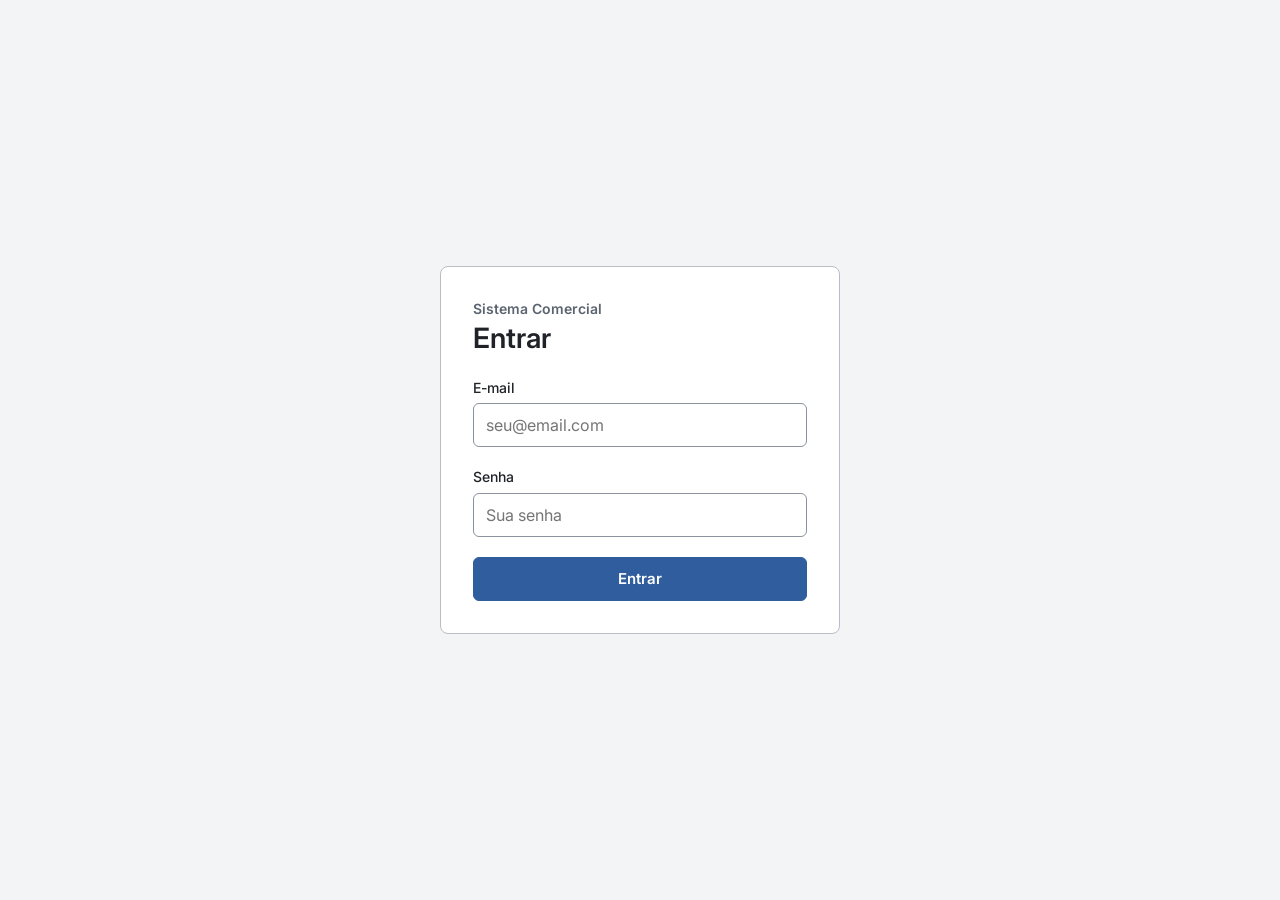
==== src/frontend/index.html @ 6a003148 "feat: add frontend (HTML, CSS and JS)" ====
<!doctype html>
<html lang="pt-BR">
<head>
  <meta charset="utf-8">
  <meta name="viewport" content="width=device-width, initial-scale=1">

  <title>Entrar</title>
  <link rel="shortcut icon" href="img/favicon.png" type="image/png">

  <link rel="stylesheet" href="https://fonts.googleapis.com/css2?family=Inter:wght@400;500;600&display=swap">

  <link rel="stylesheet" href="css/base.css">
  <link rel="stylesheet" href="css/components.css">
  <link rel="stylesheet" href="css/login.css">
</head>
<body class="login-page">
  <main class="login-card">
    <div>
      <div class="brand">Sistema Comercial</div>
      <h1>Entrar</h1>
    </div>

    <div id="alert" hidden></div>

    <form id="login-form" class="form" style="gap:20px">
      <div class="field">
        <label for="email">E-mail</label>
        
        <input id="email" type="email" placeholder="seu@email.com" autocomplete="username" required>
      </div>

      <div class="field">
        <label for="password">Senha</label>
        
        <input id="password" type="password" placeholder="Sua senha" autocomplete="current-password" required>
      </div>

      <button type="submit" class="btn btn-primary" id="login-button">Entrar</button>
    </form>
  </main>
  
  <script type="module" src="js/pages/login.js"></script>
</body>
</html>
---- src/frontend/css/base.css ----
/* Base: cores (variáveis), reset, tipografia e acessibilidade.
   Carregado em TODAS as páginas. */

:root {
  --ink: #1f2328;
  --muted: #5b6470;
  --head: #4a525d;
  --line: #b8bec6;
  --row-line: #dde0e4;
  --panel: #f3f4f6;
  --accent: #2f5d9e;
  --accent-dark: #1f4378;
  --active: #dfe6f1;
  --input-line: #8b939e;
  --err-bg: #fdecea;
  --err-line: #b3392b;
  --err-ink: #7a1f14;
  --ok-bg: #e8f3ec;
  --ok-line: #2d6a45;
  --ok-ink: #1b4a2e;
  --radius: 6px;
}

* { box-sizing: border-box; }

[hidden] { display: none !important; }

body {
  margin: 0;
  font-family: "Inter", system-ui, -apple-system, "Segoe UI", sans-serif;
  font-size: 15px;
  line-height: 1.4;
  color: var(--ink);
  background: #fff;
}

h1 { margin: 0; font-size: 28px; font-weight: 600; }

h2 { margin: 0; font-size: 18px; font-weight: 600; }

a { color: var(--accent); }

:focus-visible { outline: 3px solid var(--accent); outline-offset: 2px; }

.sr-only {
  position: absolute; width: 1px; height: 1px; overflow: hidden;
  clip: rect(0 0 0 0); white-space: nowrap;
}
---- src/frontend/css/components.css ----
.btn {
  min-height: 44px;
  display: inline-flex;
  align-items: center;
  justify-content: center;
  padding: 0 20px;
  font: inherit;
  font-weight: 500;
  color: var(--ink);
  background: #fff;
  border: 1.5px solid var(--input-line);
  border-radius: var(--radius);
  text-decoration: none;
  cursor: pointer;
}

.btn:hover { 
    background: var(--panel); 
}

.btn-primary { 
    color: #fff; 
    font-weight: 600; 
    background: var(--accent); 
    border-color: var(--accent); 
}

.btn-primary:hover { 
    background: var(--accent-dark); 
    border-color: var(--accent-dark); 
}

.btn:disabled { 
    opacity: 0.6; 
    cursor: not-allowed; 
}

.btn-link {
    min-height: 44px; 
    padding: 0 12px; 
    font: inherit; 
    font-size: 14px;
    color: var(--err-ink); 
    background: none; 
    border: 0; 
    cursor: pointer;
}

.btn-text { 
    color: var(--ink); 
    text-decoration: underline; 
    border: 0; 
    background: none; 
    font-weight: 400; 
}

.field { 
    display: flex; 
    flex-direction: 
    column; gap: 6px; 
}

.field label { 
    font-size: 14px; 
    font-weight: 500; 
}

.field input, .field select, td input, td select {
    height: 44px;
    padding: 0 12px;
    font: inherit;
    font-size: 16px;
    color: var(--ink);
    background: #fff;
    border: 1.5px solid var(--input-line);
    border-radius: var(--radius);
}

.hint { 
    font-size: 13px; 
    color: var(--muted); 
}

.form { 
    display: flex; 
    flex-direction: column; 
    gap: 24px; 
}

.alert { 
    padding: 12px; 
    font-size: 14px; 
    border: 1.5px solid; 
    border-radius: var(--radius); 
}

.alert ul { 
    margin: 0; 
    padding-left: 18px; 
}

.alert-error { 
    color: var(--err-ink); 
    background: var(--err-bg); 
    border-color: var(--err-line); 
}

.alert-success { 
    color: var(--ok-ink); 
    background: var(--ok-bg); 
    border-color: var(--ok-line); 
}

.table-wrap { 
    overflow-x: auto; 
    border: 1.5px solid var(--line); 
    border-radius: 8px; 
}

table { 
    width: 100%; 
    border-collapse: collapse; 
}

th {
    padding: 12px 16px; 
    text-align: left; 
    white-space: nowrap;
    font-size: 13px; 
    font-weight: 600; 
    color: var(--head);
    background: var(--panel); 
    border-bottom: 1.5px solid var(--line);
}

td { 
    padding: 12px 16px; 
    border-bottom: 1px solid var(--row-line); 
}

tbody tr:last-child td { 
    border-bottom: 0; 
}

.num { 
    text-align: right; 
    font-variant-numeric: tabular-nums; 
}

tfoot td { 
    font-weight: 600; 
    background: var(--panel); 
    border-top: 1.5px solid var(--line); 
    border-bottom: 0; 
}

.empty { 
    padding: 32px; 
    text-align: center; 
    color: var(--muted); 
}
---- src/frontend/css/login.css ----
.login-page {
    min-height: 100vh; 
    padding: 32px;
    display: flex; 
    align-items: center; 
    justify-content: center; 
    background: var(--panel);
}

.login-card {
    width: 100%; 
    max-width: 400px; 
    padding: 32px;
    display: flex; 
    flex-direction: column; 
    gap: 20px;
    background: #fff; 
    border: 1.5px solid var(--line); 
    border-radius: 8px;
}

.login-card .field input { 
    width: 100%; 
}

.login-card .brand { 
    font-size: 14px; 
    font-weight: 600; 
    color: var(--muted); 
}
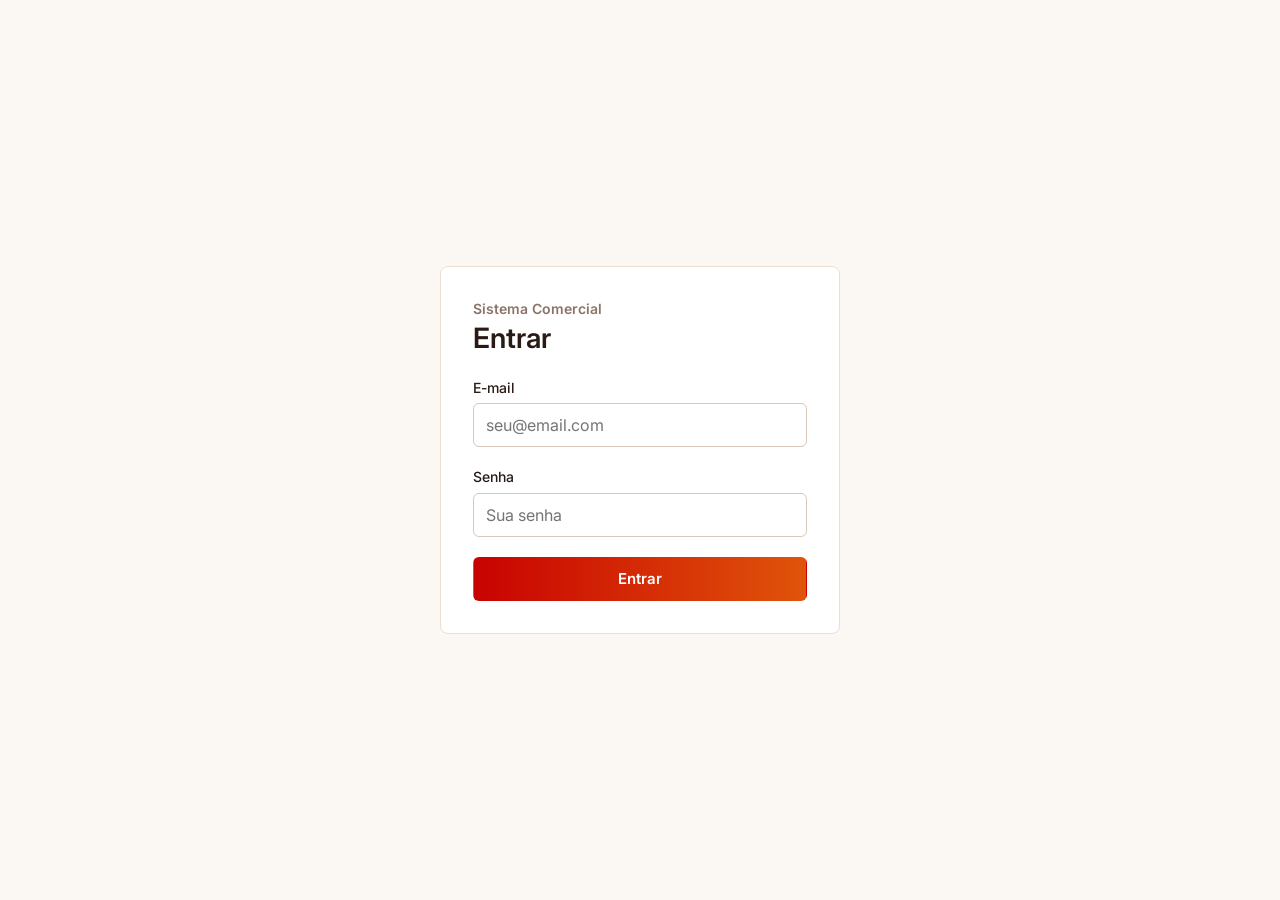
==== commit 8d32085b: "feat: add Target favicon to all pages" ====
--- a/src/frontend/index.html
+++ b/src/frontend/index.html
@@ -5,7 +5,10 @@
   <meta name="viewport" content="width=device-width, initial-scale=1">
 
   <title>Entrar</title>
-  <link rel="shortcut icon" href="img/favicon.png" type="image/png">
+  
+  <link rel="icon" href="img/favicon/favicon.ico" sizes="any">
+  <link rel="icon" href="img/favicon/favicon-32.png" type="image/png">
+  <link rel="apple-touch-icon" href="img/favicon/apple-touch-icon.png">
 
   <link rel="stylesheet" href="https://fonts.googleapis.com/css2?family=Inter:wght@400;500;600&display=swap">
 
--- a/src/frontend/css/base.css
+++ b/src/frontend/css/base.css
@@ -2,23 +2,42 @@
    Carregado em TODAS as páginas. */
 
 :root {
-  --ink: #1f2328;
-  --muted: #5b6470;
-  --head: #4a525d;
-  --line: #b8bec6;
-  --row-line: #dde0e4;
-  --panel: #f3f4f6;
-  --accent: #2f5d9e;
-  --accent-dark: #1f4378;
-  --active: #dfe6f1;
-  --input-line: #8b939e;
-  --err-bg: #fdecea;
-  --err-line: #b3392b;
-  --err-ink: #7a1f14;
-  --ok-bg: #e8f3ec;
-  --ok-line: #2d6a45;
-  --ok-ink: #1b4a2e;
+  --brand-red: #D50201;
+  --brand-orange: #E0540A;
+  --brand-cream: #FDF4E5;
+
+  --graphite: #2A1F1C;
+  --ink: #2A1A15;
+  --text-2: #5C4A43;
+  --muted: #8A7468;
+  --line: #EADFD3;
+  --line-strong: #D9C8B8;
+  --surface: #FFFFFF;
+  --surface-soft: #FBF7F2;
+  --active: #FFF1E6;
+
+  --ok-bg: #E5F2EA;
+  --ok-line: #2D6A45;
+  --ok-ink: #1B4A2E;
+  --err-bg: #F6E3E1;
+  --err-line: #C4473A;
+  --err-ink: #8A1C14;
+  --err-action: #B3392B;
+
+  --gradient-primary: linear-gradient(90deg, #C80201, #E0540A);
+  --gradient-primary-hover: linear-gradient(90deg, #A80101, #C24608);
+  --gradient-table-hover: linear-gradient(90deg, #2A1F1C, #6B3216);
+  --gradient-primary-vertical: linear-gradient(180deg, #C80201, #E0540A);
+
   --radius: 6px;
+
+  /* Nomes antigos, apontando para as cores novas.*/
+  --head: var(--text-2);
+  --row-line: var(--line);
+  --panel: var(--surface-soft);
+  --input-line: var(--line-strong);
+  --accent: var(--graphite);
+  --accent-dark: var(--ink);
 }
 
 * { box-sizing: border-box; }
@@ -31,18 +50,33 @@
   font-size: 15px;
   line-height: 1.4;
   color: var(--ink);
-  background: #fff;
+  background: var(--surface);
 }
 
-h1 { margin: 0; font-size: 28px; font-weight: 600; }
+h1 { 
+  margin: 0; 
+  font-size: 28px; 
+  font-weight: 600; 
+}
 
-h2 { margin: 0; font-size: 18px; font-weight: 600; }
+h2 { 
+  margin: 0; 
+  font-size: 18px; 
+  font-weight: 600; 
+}
 
-a { color: var(--accent); }
+a { color: var(--graphite); }
 
-:focus-visible { outline: 3px solid var(--accent); outline-offset: 2px; }
+:focus-visible { 
+  outline: 3px solid var(--brand-orange); 
+  outline-offset: 2px; 
+}
 
 .sr-only {
-  position: absolute; width: 1px; height: 1px; overflow: hidden;
-  clip: rect(0 0 0 0); white-space: nowrap;
+  position: absolute; 
+  width: 1px; 
+  height: 1px; 
+  overflow: hidden;
+  clip: rect(0 0 0 0); 
+  white-space: nowrap;
 }
--- a/src/frontend/css/components.css
+++ b/src/frontend/css/components.css
@@ -5,157 +5,312 @@
   justify-content: center;
   padding: 0 20px;
   font: inherit;
-  font-weight: 500;
-  color: var(--ink);
-  background: #fff;
-  border: 1.5px solid var(--input-line);
+  font-weight: 600;
+  color: var(--ink);
+  background: var(--surface);
+  border: 1px solid var(--line-strong);
   border-radius: var(--radius);
   text-decoration: none;
   cursor: pointer;
 }
 
-.btn:hover { 
-    background: var(--panel); 
-}
-
-.btn-primary { 
-    color: #fff; 
-    font-weight: 600; 
-    background: var(--accent); 
-    border-color: var(--accent); 
-}
-
-.btn-primary:hover { 
-    background: var(--accent-dark); 
-    border-color: var(--accent-dark); 
-}
-
-.btn:disabled { 
-    opacity: 0.6; 
-    cursor: not-allowed; 
+.btn:hover {
+  background: var(--surface-soft);
+}
+
+.btn-primary {
+  color: #fff;
+  background: var(--gradient-primary);
+  border-color: transparent;
+}
+
+.btn-primary:hover {
+  background: var(--gradient-primary-hover);
+}
+
+.btn:disabled {
+  opacity: 0.6;
+  cursor: not-allowed;
+}
+
+.btn-sm {
+  min-height: 36px;
+  padding: 0 14px;
+  font-size: 14px;
+  white-space: nowrap;
+}
+
+.btn-outline {
+  color: var(--graphite);
+  background: var(--surface);
+  border: 1.5px solid var(--graphite);
+}
+
+.btn-outline:hover {
+  color: #fff;
+  background: var(--gradient-table-hover);
 }
 
 .btn-link {
-    min-height: 44px; 
-    padding: 0 12px; 
-    font: inherit; 
-    font-size: 14px;
-    color: var(--err-ink); 
-    background: none; 
-    border: 0; 
-    cursor: pointer;
-}
-
-.btn-text { 
-    color: var(--ink); 
-    text-decoration: underline; 
-    border: 0; 
-    background: none; 
-    font-weight: 400; 
-}
-
-.field { 
-    display: flex; 
-    flex-direction: 
-    column; gap: 6px; 
-}
-
-.field label { 
-    font-size: 14px; 
-    font-weight: 500; 
+  min-height: 44px;
+  padding: 0 12px;
+  font: inherit;
+  font-size: 14px;
+  font-weight: 500;
+  color: var(--err-action);
+  background: none;
+  border: 0;
+  cursor: pointer;
+}
+
+.btn-text {
+  color: var(--graphite);
+  font-weight: 600;
+  text-decoration: underline;
+  background: none;
+  border: 0;
+}
+
+.field {
+  display: flex;
+  flex-direction: column;
+  gap: 6px;
+}
+
+.field label {
+  font-size: 14px;
+  font-weight: 500;
 }
 
 .field input, .field select, td input, td select {
-    height: 44px;
-    padding: 0 12px;
-    font: inherit;
-    font-size: 16px;
-    color: var(--ink);
-    background: #fff;
-    border: 1.5px solid var(--input-line);
-    border-radius: var(--radius);
-}
-
-.hint { 
-    font-size: 13px; 
-    color: var(--muted); 
-}
-
-.form { 
-    display: flex; 
-    flex-direction: column; 
-    gap: 24px; 
-}
-
-.alert { 
-    padding: 12px; 
-    font-size: 14px; 
-    border: 1.5px solid; 
-    border-radius: var(--radius); 
-}
-
-.alert ul { 
-    margin: 0; 
-    padding-left: 18px; 
-}
-
-.alert-error { 
-    color: var(--err-ink); 
-    background: var(--err-bg); 
-    border-color: var(--err-line); 
-}
-
-.alert-success { 
-    color: var(--ok-ink); 
-    background: var(--ok-bg); 
-    border-color: var(--ok-line); 
-}
-
-.table-wrap { 
-    overflow-x: auto; 
-    border: 1.5px solid var(--line); 
-    border-radius: 8px; 
-}
-
-table { 
-    width: 100%; 
-    border-collapse: collapse; 
+  height: 44px;
+  padding: 0 12px;
+  font: inherit;
+  font-size: 16px;
+  color: var(--ink);
+  background: var(--surface);
+  border: 1px solid var(--line-strong);
+  border-radius: var(--radius);
+}
+
+.hint {
+  font-size: 13px;
+  color: var(--muted);
+}
+
+.form {
+  display: flex;
+  flex-direction: column;
+  gap: 24px;
+}
+
+.alert {
+  padding: 12px;
+  font-size: 14px;
+  border: 1px solid;
+  border-radius: var(--radius);
+}
+
+.alert ul {
+  margin: 0;
+  padding-left: 18px;
+}
+
+.alert-error {
+  color: var(--err-ink);
+  background: var(--err-bg);
+  border-color: var(--err-line);
+}
+
+.alert-success {
+  color: var(--ok-ink);
+  background: var(--ok-bg);
+  border-color: var(--ok-line);
+}
+
+.table-wrap {
+  overflow-x: auto;
+  border: 1px solid var(--line);
+  border-radius: 8px;
+}
+
+table {
+  width: 100%;
+  border-collapse: collapse;
 }
 
 th {
-    padding: 12px 16px; 
-    text-align: left; 
-    white-space: nowrap;
-    font-size: 13px; 
-    font-weight: 600; 
-    color: var(--head);
-    background: var(--panel); 
-    border-bottom: 1.5px solid var(--line);
-}
-
-td { 
-    padding: 12px 16px; 
-    border-bottom: 1px solid var(--row-line); 
-}
-
-tbody tr:last-child td { 
-    border-bottom: 0; 
-}
-
-.num { 
-    text-align: right; 
-    font-variant-numeric: tabular-nums; 
-}
-
-tfoot td { 
-    font-weight: 600; 
-    background: var(--panel); 
-    border-top: 1.5px solid var(--line); 
-    border-bottom: 0; 
-}
-
-.empty { 
-    padding: 32px; 
-    text-align: center; 
-    color: var(--muted); 
-}+  padding: 12px 16px;
+  text-align: left;
+  white-space: nowrap;
+  font-size: 13px;
+  font-weight: 600;
+  color: var(--text-2);
+  background: var(--surface-soft);
+  border-bottom: 1px solid var(--line);
+}
+
+td {
+  padding: 12px 16px;
+  border-bottom: 1px solid var(--line);
+}
+
+tbody tr:last-child td {
+  border-bottom: 0;
+}
+
+.num {
+  text-align: right;
+  font-variant-numeric: tabular-nums;
+}
+
+tfoot td {
+  font-weight: 600;
+  background: var(--surface-soft);
+  border-top: 1px solid var(--line);
+  border-bottom: 0;
+}
+
+.empty {
+  padding: 32px;
+  text-align: center;
+  color: var(--muted);
+}
+
+.dialog {
+  width: min(440px, calc(100% - 32px));
+  padding: 0;
+  color: var(--ink);
+  border: 1px solid var(--line);
+  border-radius: 12px;
+  box-shadow: 0 12px 32px rgba(0, 0, 0, 0.18);
+}
+
+.dialog::backdrop {
+  background: rgba(31, 22, 20, 0.45);
+}
+
+.dialog-content {
+  display: flex;
+  flex-direction: column;
+  gap: 16px;
+  padding: 24px;
+}
+
+.dialog-header {
+  display: flex;
+  align-items: center;
+  justify-content: space-between;
+  gap: 12px;
+}
+
+.dialog-header h2 {
+  margin: 0;
+  font-size: 20px;
+}
+
+.dialog-close {
+  width: 36px;
+  height: 36px;
+  font-size: 24px;
+  line-height: 1;
+  color: var(--ink);
+  background: none;
+  border: 0;
+  border-radius: var(--radius);
+  cursor: pointer;
+}
+
+.dialog-close:hover {
+  color: var(--err-ink);
+  background: var(--err-bg);
+}
+
+.dialog-text {
+  margin: 0;
+  font-size: 14px;
+  color: var(--muted);
+}
+
+.dialog-details {
+  display: grid;
+  grid-template-columns: auto 1fr;
+  gap: 8px 16px;
+  margin: 0;
+  padding: 12px 16px;
+  background: var(--surface-soft);
+  border-radius: var(--radius);
+}
+
+.dialog-details dt {
+  color: var(--muted);
+}
+
+.dialog-details dd {
+  margin: 0;
+  font-weight: 600;
+  text-align: right;
+}
+
+.dialog-actions {
+  display: flex;
+  justify-content: flex-end;
+  gap: 12px;
+}
+
+.tabs {
+  display: flex;
+  gap: 24px;
+  border-bottom: 1px solid var(--line);
+}
+
+.tab {
+  position: relative;
+  padding: 6px 2px 12px;
+  font: inherit;
+  font-size: 15px;
+  font-weight: 500;
+  color: var(--muted);
+  background: none;
+  border: 0;
+  cursor: pointer;
+}
+
+.tab:hover {
+  color: var(--ink);
+}
+
+.tab[aria-pressed="true"] {
+  color: var(--ink);
+  font-weight: 600;
+}
+
+.tab[aria-pressed="true"]::after {
+  content: "";
+  position: absolute;
+  left: 0;
+  right: 0;
+  bottom: -1px;
+  height: 2px;
+  border-radius: 2px;
+  background: var(--gradient-primary);
+}
+
+.icon {
+  display: inline-block;
+  flex: none;
+  width: 20px;
+  height: 20px;
+  background-color: currentColor;
+  -webkit-mask: var(--icon) center / contain no-repeat;
+  mask: var(--icon) center / contain no-repeat;
+}
+
+.icon-shopping-cart { --icon: url("../img/icons/shopping-cart.svg"); }
+.icon-file-plus { --icon: url("../img/icons/file-plus.svg"); }
+.icon-package { --icon: url("../img/icons/package.svg"); }
+.icon-wallet { --icon: url("../img/icons/wallet.svg"); }
+.icon-bank { --icon: url("../img/icons/bank.svg"); }
+.icon-sign-out { --icon: url("../img/icons/sign-out.svg"); }
+.icon-envelope { --icon: url("../img/icons/envelope.svg"); }
+.icon-lock-key { --icon: url("../img/icons/lock-key.svg"); }
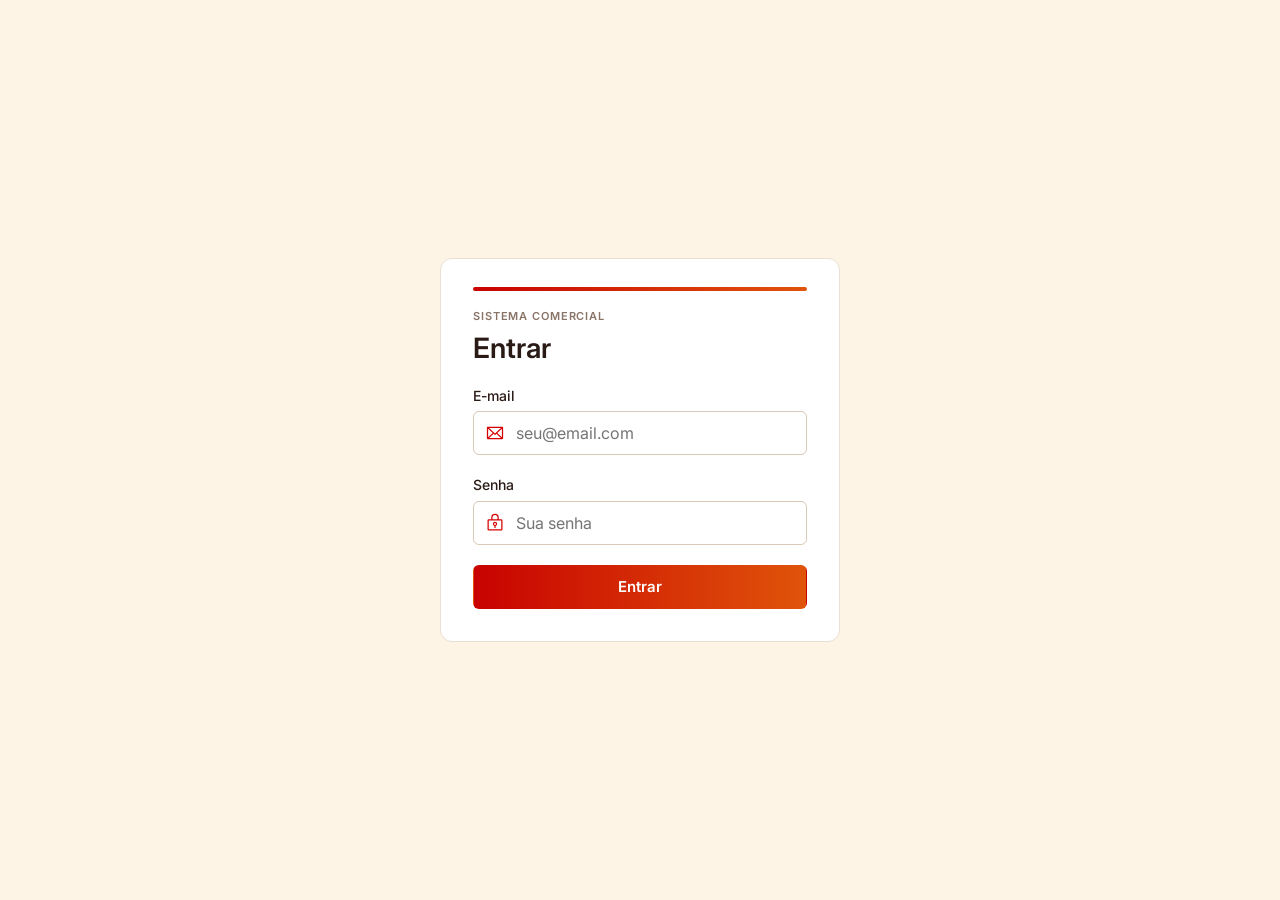
==== commit 814dcb22: "feat: redesign login screen with Target identity" ====
--- a/src/frontend/index.html
+++ b/src/frontend/index.html
@@ -17,25 +17,31 @@
   <link rel="stylesheet" href="css/login.css">
 </head>
 <body class="login-page">
-  <main class="login-card">
+    <main class="login-card">
+    <div class="login-bar" aria-hidden="true"></div>
+
     <div>
-      <div class="brand">Sistema Comercial</div>
+      <div class="login-overline">Sistema Comercial</div>
       <h1>Entrar</h1>
     </div>
 
     <div id="alert" hidden></div>
 
-    <form id="login-form" class="form" style="gap:20px">
+    <form id="login-form" class="form login-form">
       <div class="field">
         <label for="email">E-mail</label>
-        
-        <input id="email" type="email" placeholder="seu@email.com" autocomplete="username" required>
+        <div class="input-with-icon">
+          <span class="icon icon-envelope" aria-hidden="true"></span>
+          <input id="email" type="email" placeholder="seu@email.com" autocomplete="username" required>
+        </div>
       </div>
 
       <div class="field">
         <label for="password">Senha</label>
-        
-        <input id="password" type="password" placeholder="Sua senha" autocomplete="current-password" required>
+        <div class="input-with-icon">
+          <span class="icon icon-lock-key" aria-hidden="true"></span>
+          <input id="password" type="password" placeholder="Sua senha" autocomplete="current-password" required>
+        </div>
       </div>
 
       <button type="submit" class="btn btn-primary" id="login-button">Entrar</button>
--- a/src/frontend/css/login.css
+++ b/src/frontend/css/login.css
@@ -1,30 +1,57 @@
 .login-page {
-    min-height: 100vh; 
-    padding: 32px;
-    display: flex; 
-    align-items: center; 
-    justify-content: center; 
-    background: var(--panel);
+  min-height: 100vh;
+  padding: 32px;
+  display: flex;
+  align-items: center;
+  justify-content: center;
+  background: var(--brand-cream);
 }
 
 .login-card {
-    width: 100%; 
-    max-width: 400px; 
-    padding: 32px;
-    display: flex; 
-    flex-direction: column; 
-    gap: 20px;
-    background: #fff; 
-    border: 1.5px solid var(--line); 
-    border-radius: 8px;
+  width: 100%;
+  max-width: 400px;
+  padding: 28px 32px 32px;
+  display: flex;
+  flex-direction: column;
+  gap: 18px;
+  background: var(--surface);
+  border: 1px solid var(--line);
+  border-radius: 12px;
 }
 
-.login-card .field input { 
-    width: 100%; 
+.login-bar {
+  height: 4px;
+  border-radius: 4px;
+  background: var(--gradient-primary);
 }
 
-.login-card .brand { 
-    font-size: 14px; 
-    font-weight: 600; 
-    color: var(--muted); 
+.login-overline {
+  margin-bottom: 4px;
+  font-size: 11px;
+  font-weight: 600;
+  letter-spacing: 0.08em;
+  text-transform: uppercase;
+  color: var(--muted);
+}
+
+.login-form {
+  gap: 20px;
+}
+
+.input-with-icon {
+  position: relative;
+}
+
+.input-with-icon .icon {
+  position: absolute;
+  top: 50%;
+  left: 12px;
+  transform: translateY(-50%);
+  color: var(--brand-red);
+  pointer-events: none;
+}
+
+.input-with-icon input {
+  width: 100%;
+  padding-left: 42px;
 }
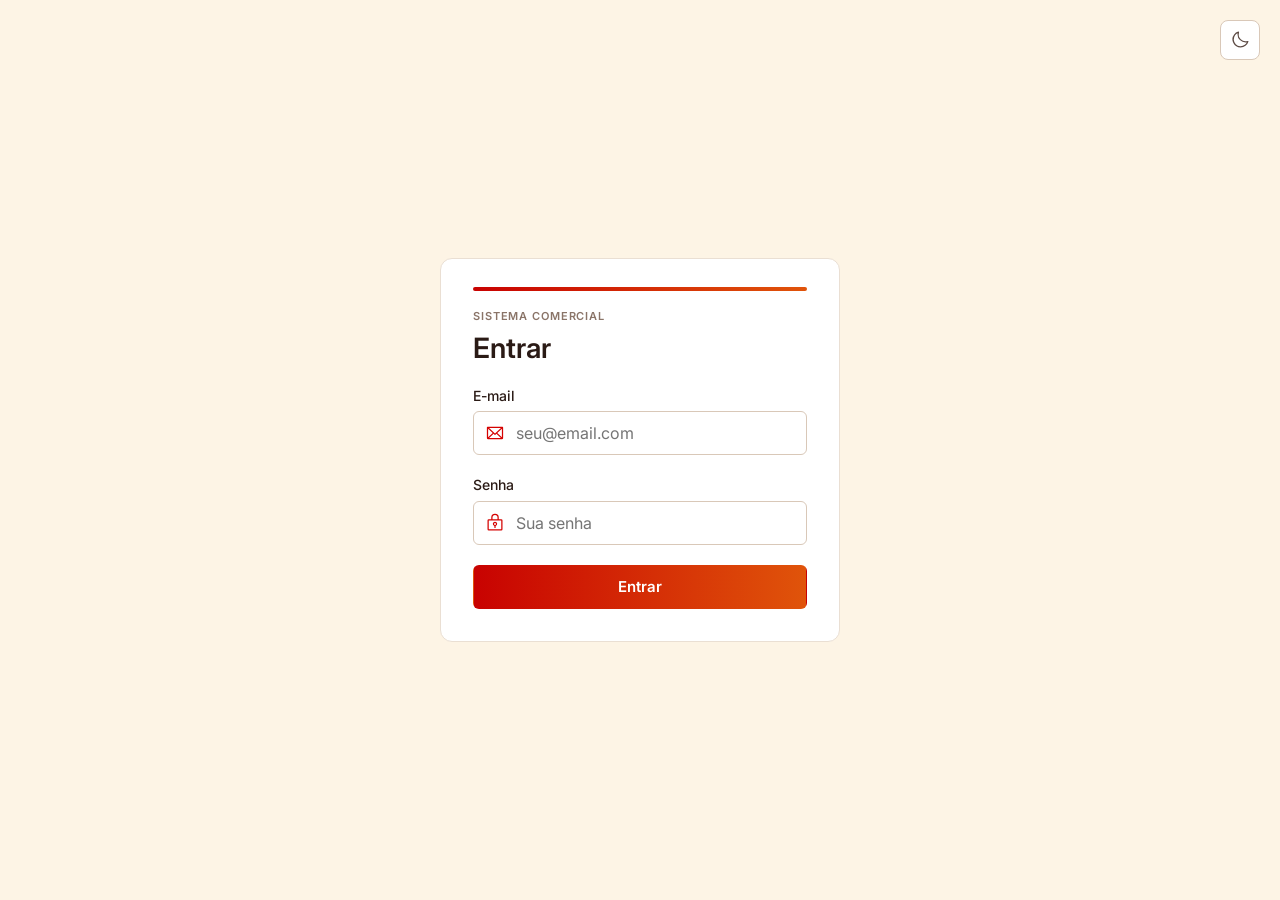
==== commit bf3359b1: "feat: add theme toggle with saved preference" ====
--- a/src/frontend/index.html
+++ b/src/frontend/index.html
@@ -11,6 +11,16 @@
   <link rel="apple-touch-icon" href="img/favicon/apple-touch-icon.png">
 
   <link rel="stylesheet" href="https://fonts.googleapis.com/css2?family=Inter:wght@400;500;600&display=swap">
+
+  <script>
+    try {
+      const saved = localStorage.getItem("theme");
+      const dark = saved ? saved === "dark" : window.matchMedia("(prefers-color-scheme: dark)").matches;
+      if (dark) document.documentElement.dataset.theme = "dark";
+    } catch {
+      // Sem acesso ao armazenamento.
+    }
+  </script>
 
   <link rel="stylesheet" href="css/base.css">
   <link rel="stylesheet" href="css/components.css">
--- a/src/frontend/css/base.css
+++ b/src/frontend/css/base.css
@@ -31,13 +31,36 @@
 
   --radius: 6px;
 
-  /* Nomes antigos, apontando para as cores novas.*/
-  --head: var(--text-2);
-  --row-line: var(--line);
-  --panel: var(--surface-soft);
-  --input-line: var(--line-strong);
-  --accent: var(--graphite);
-  --accent-dark: var(--ink);
+  color-scheme: light;
+  --surface-login: var(--brand-cream);
+}
+
+:root[data-theme="dark"] {
+  color-scheme: dark;
+
+  --brand-red: #F0533F;
+  --brand-orange: #F2762A;
+
+  --graphite: #E9D9CA;
+  --ink: #F4EAE0;
+  --text-2: #D8C9BC;
+  --muted: #A8968A;
+  --line: #3A2C26;
+  --line-strong: #4C3B33;
+  --surface: #1A1310;
+  --surface-soft: #231A16;
+  --surface-login: #14100D;
+  --active: #33211A;
+
+  --ok-bg: #16291E;
+  --ok-line: #3F8A5C;
+  --ok-ink: #A9DDBD;
+  --err-bg: #3B1A16;
+  --err-line: #A9483C;
+  --err-ink: #F5B8AF;
+  --err-action: #F08A7E;
+
+  --gradient-table-hover: linear-gradient(90deg, #7A3A18, #B4501C);
 }
 
 * { box-sizing: border-box; }
--- a/src/frontend/css/components.css
+++ b/src/frontend/css/components.css
@@ -69,6 +69,12 @@
   text-decoration: underline;
   background: none;
   border: 0;
+}
+
+.btn-text:hover {
+  background: none;
+  text-decoration-color: var(--brand-orange);
+  text-decoration-thickness: 2px;
 }
 
 .field {
@@ -306,6 +312,34 @@
   mask: var(--icon) center / contain no-repeat;
 }
 
+.theme-toggle {
+  position: absolute;
+  top: 32px;
+  right: 32px;
+  width: 40px;
+  height: 40px;
+  display: inline-flex;
+  align-items: center;
+  justify-content: center;
+  color: var(--text-2);
+  background: var(--surface);
+  border: 1px solid var(--line-strong);
+  border-radius: 8px;
+  cursor: pointer;
+}
+
+.theme-toggle:hover {
+  background: var(--surface-soft);
+}
+
+.theme-toggle:hover .icon-moon {
+  background: #5B6E91;
+}
+
+.theme-toggle:hover .icon-sun {
+  background: linear-gradient(180deg, #F7C341, #E0540A);
+}
+
 .icon-shopping-cart { --icon: url("../img/icons/shopping-cart.svg"); }
 .icon-file-plus { --icon: url("../img/icons/file-plus.svg"); }
 .icon-package { --icon: url("../img/icons/package.svg"); }
@@ -313,4 +347,6 @@
 .icon-bank { --icon: url("../img/icons/bank.svg"); }
 .icon-sign-out { --icon: url("../img/icons/sign-out.svg"); }
 .icon-envelope { --icon: url("../img/icons/envelope.svg"); }
-.icon-lock-key { --icon: url("../img/icons/lock-key.svg"); }+.icon-lock-key { --icon: url("../img/icons/lock-key.svg"); }
+.icon-sun { --icon: url("../img/icons/sun.svg"); }
+.icon-moon { --icon: url("../img/icons/moon.svg"); }
--- a/src/frontend/css/login.css
+++ b/src/frontend/css/login.css
@@ -4,7 +4,8 @@
   display: flex;
   align-items: center;
   justify-content: center;
-  background: var(--brand-cream);
+  background: var(--surface-login);
+  position: relative;
 }
 
 .login-card {
@@ -54,4 +55,9 @@
 .input-with-icon input {
   width: 100%;
   padding-left: 42px;
+}
+
+.login-page > .theme-toggle {
+  top: 20px;
+  right: 20px;
 }
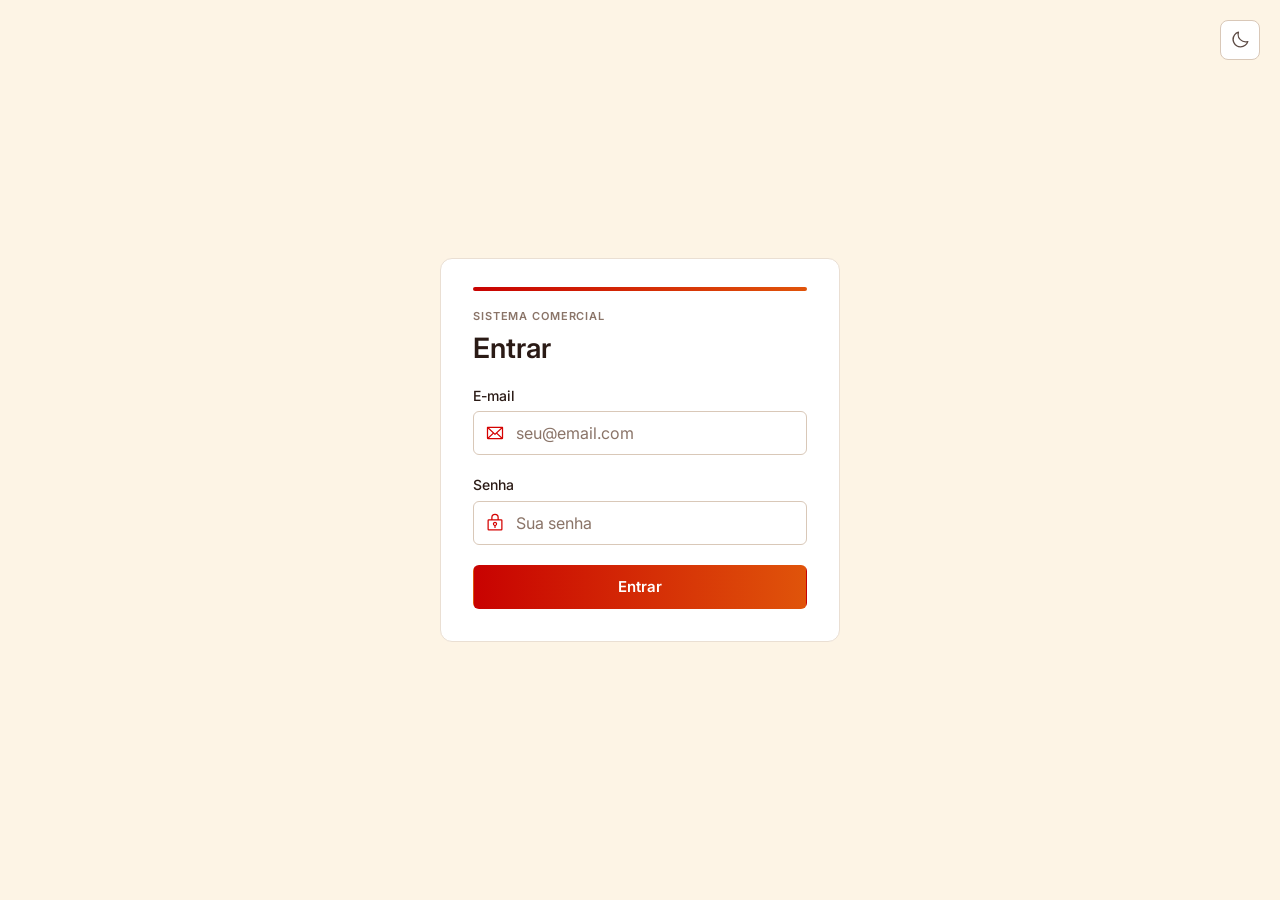
==== commit 78fd6f65: "fix: address SonarCloud duplication by moving theme init to a shared script" ====
--- a/src/frontend/index.html
+++ b/src/frontend/index.html
@@ -12,15 +12,7 @@
 
   <link rel="stylesheet" href="https://fonts.googleapis.com/css2?family=Inter:wght@400;500;600&display=swap">
 
-  <script>
-    try {
-      const saved = localStorage.getItem("theme");
-      const dark = saved ? saved === "dark" : window.matchMedia("(prefers-color-scheme: dark)").matches;
-      if (dark) document.documentElement.dataset.theme = "dark";
-    } catch {
-      // Sem acesso ao armazenamento.
-    }
-  </script>
+  <script src="js/theme-init.js"></script>
 
   <link rel="stylesheet" href="css/base.css">
   <link rel="stylesheet" href="css/components.css">
--- a/src/frontend/css/base.css
+++ b/src/frontend/css/base.css
@@ -29,10 +29,16 @@
   --gradient-table-hover: linear-gradient(90deg, #2A1F1C, #6B3216);
   --gradient-primary-vertical: linear-gradient(180deg, #C80201, #E0540A);
 
+  --surface-input: var(--surface);
+  --surface-raised: var(--surface);
+  --shadow-dialog: 0 12px 32px rgba(0, 0, 0, 0.18);
+  --backdrop: rgba(31, 22, 20, 0.45);
+
   --radius: 6px;
 
   color-scheme: light;
   --surface-login: var(--brand-cream);
+  --surface-hover: var(--surface);
 }
 
 :root[data-theme="dark"] {
@@ -61,6 +67,12 @@
   --err-action: #F08A7E;
 
   --gradient-table-hover: linear-gradient(90deg, #7A3A18, #B4501C);
+  --surface-hover: #2C211C;
+
+  --surface-input: #211915;
+  --surface-raised: #201814;
+  --shadow-dialog: 0 16px 40px rgba(0, 0, 0, 0.55);
+  --backdrop: rgba(0, 0, 0, 0.6);
 }
 
 * { box-sizing: border-box; }
--- a/src/frontend/css/components.css
+++ b/src/frontend/css/components.css
@@ -94,9 +94,19 @@
   font: inherit;
   font-size: 16px;
   color: var(--ink);
-  background: var(--surface);
+  background: var(--surface-input);
   border: 1px solid var(--line-strong);
   border-radius: var(--radius);
+}
+
+.field input::placeholder, td input::placeholder {
+  color: var(--muted);
+}
+
+.field input:-webkit-autofill {
+  -webkit-box-shadow: 0 0 0 1000px var(--surface-input) inset;
+  -webkit-text-fill-color: var(--ink);
+  caret-color: var(--ink);
 }
 
 .hint {
@@ -189,11 +199,12 @@
   color: var(--ink);
   border: 1px solid var(--line);
   border-radius: 12px;
-  box-shadow: 0 12px 32px rgba(0, 0, 0, 0.18);
+  background: var(--surface-raised);
+  box-shadow: var(--shadow-dialog);
 }
 
 .dialog::backdrop {
-  background: rgba(31, 22, 20, 0.45);
+  background: var(--backdrop);
 }
 
 .dialog-content {
